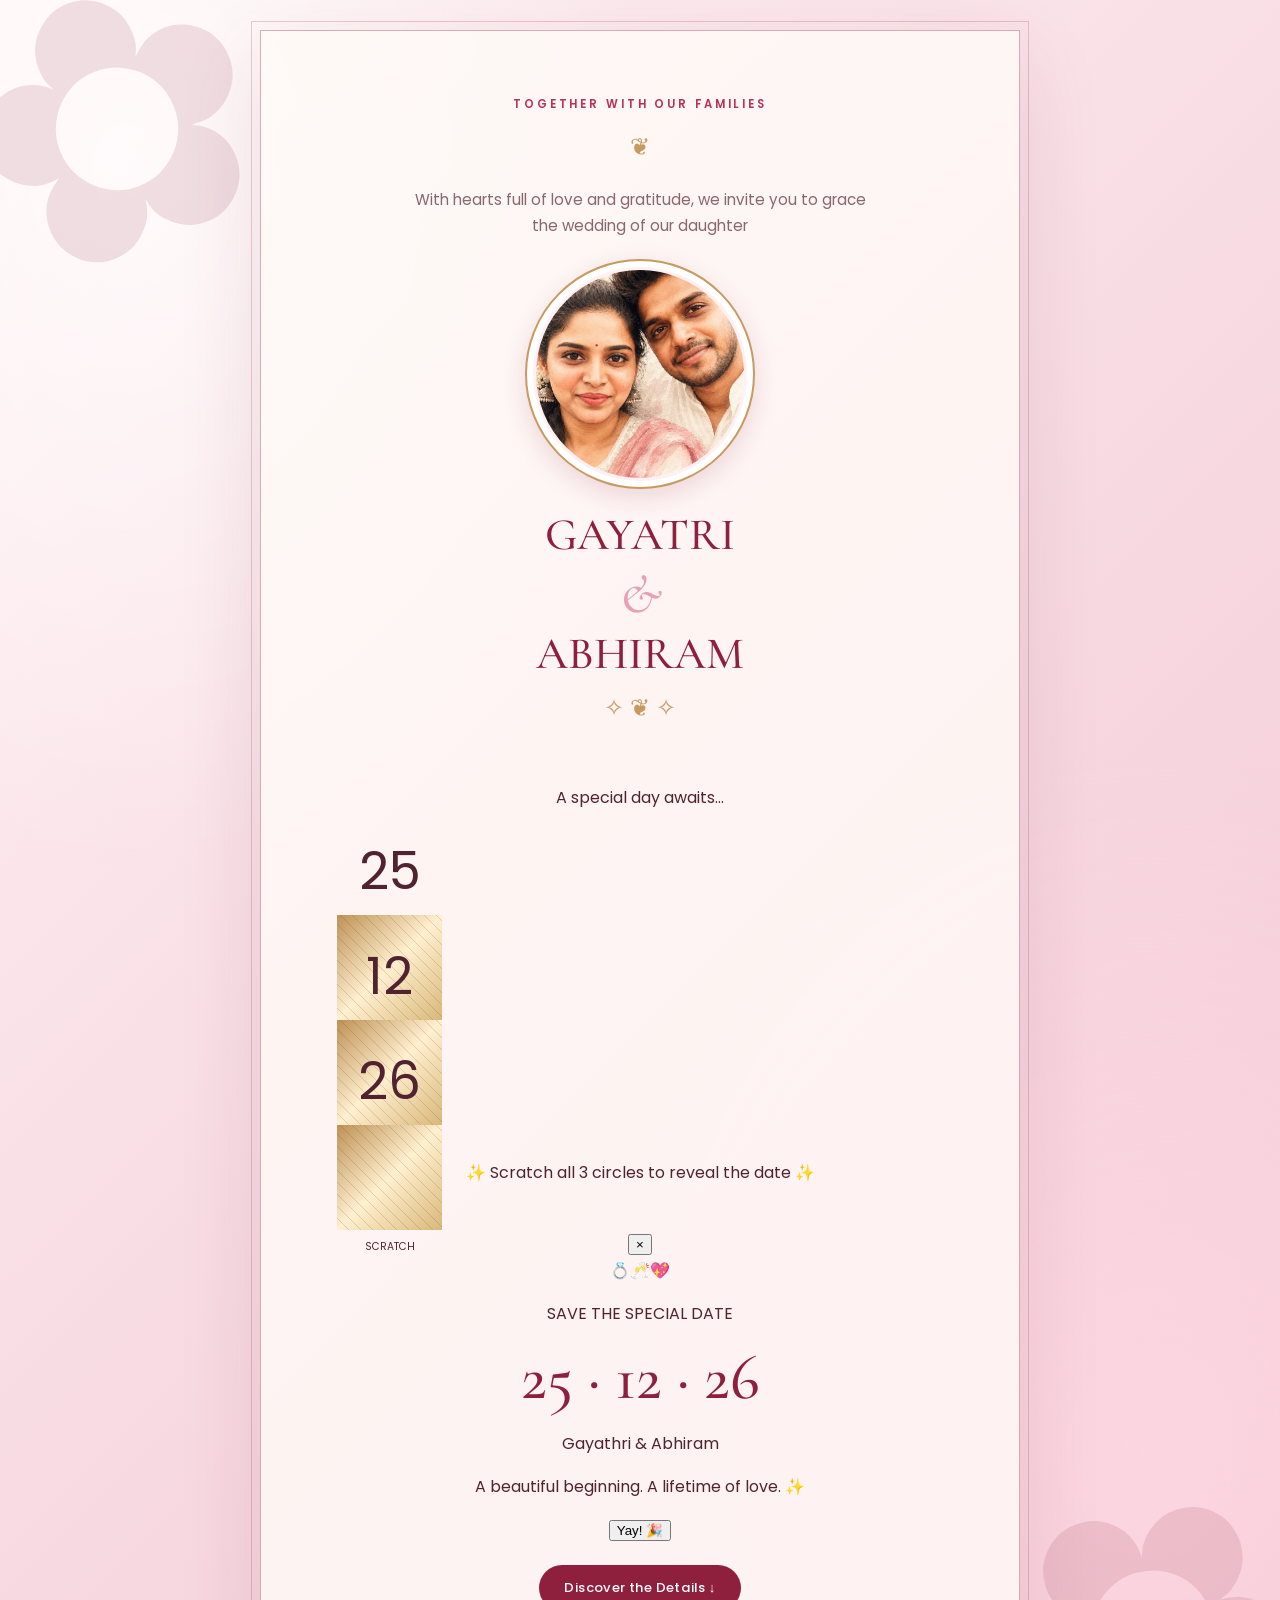
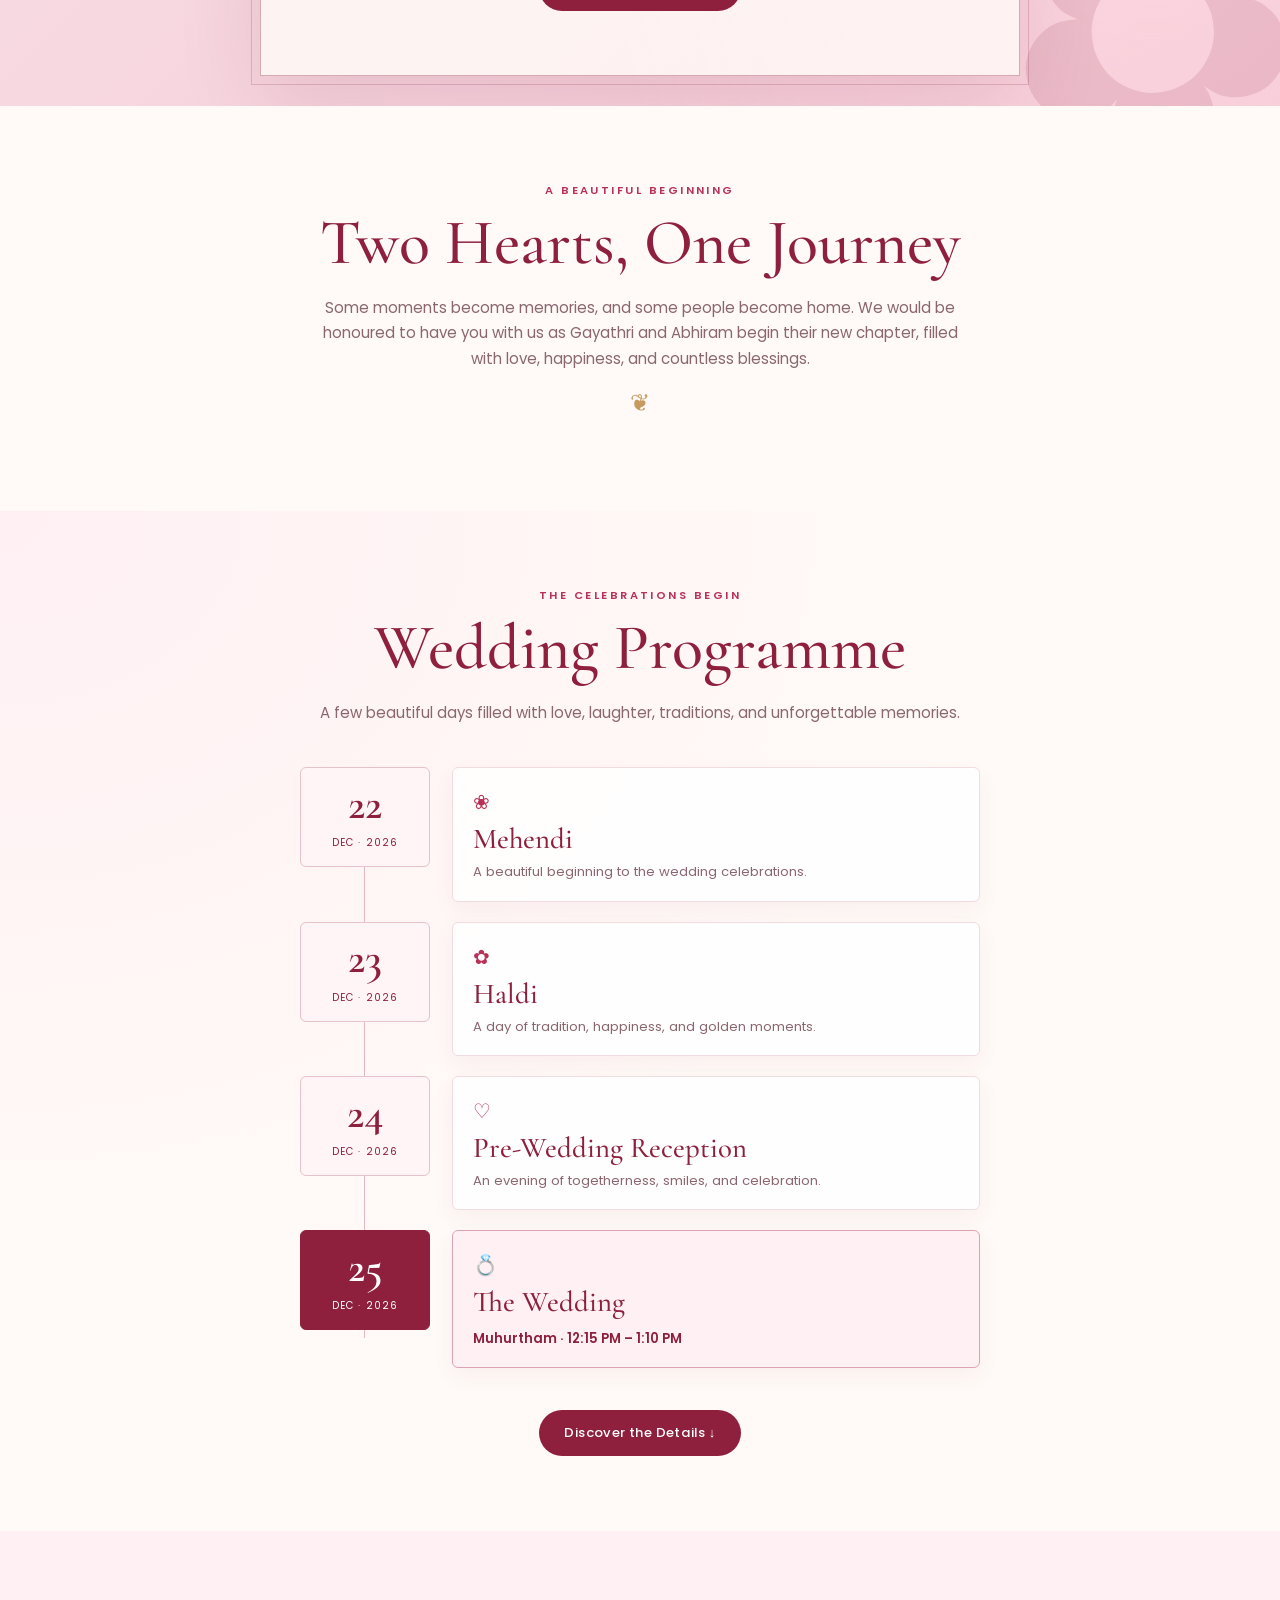
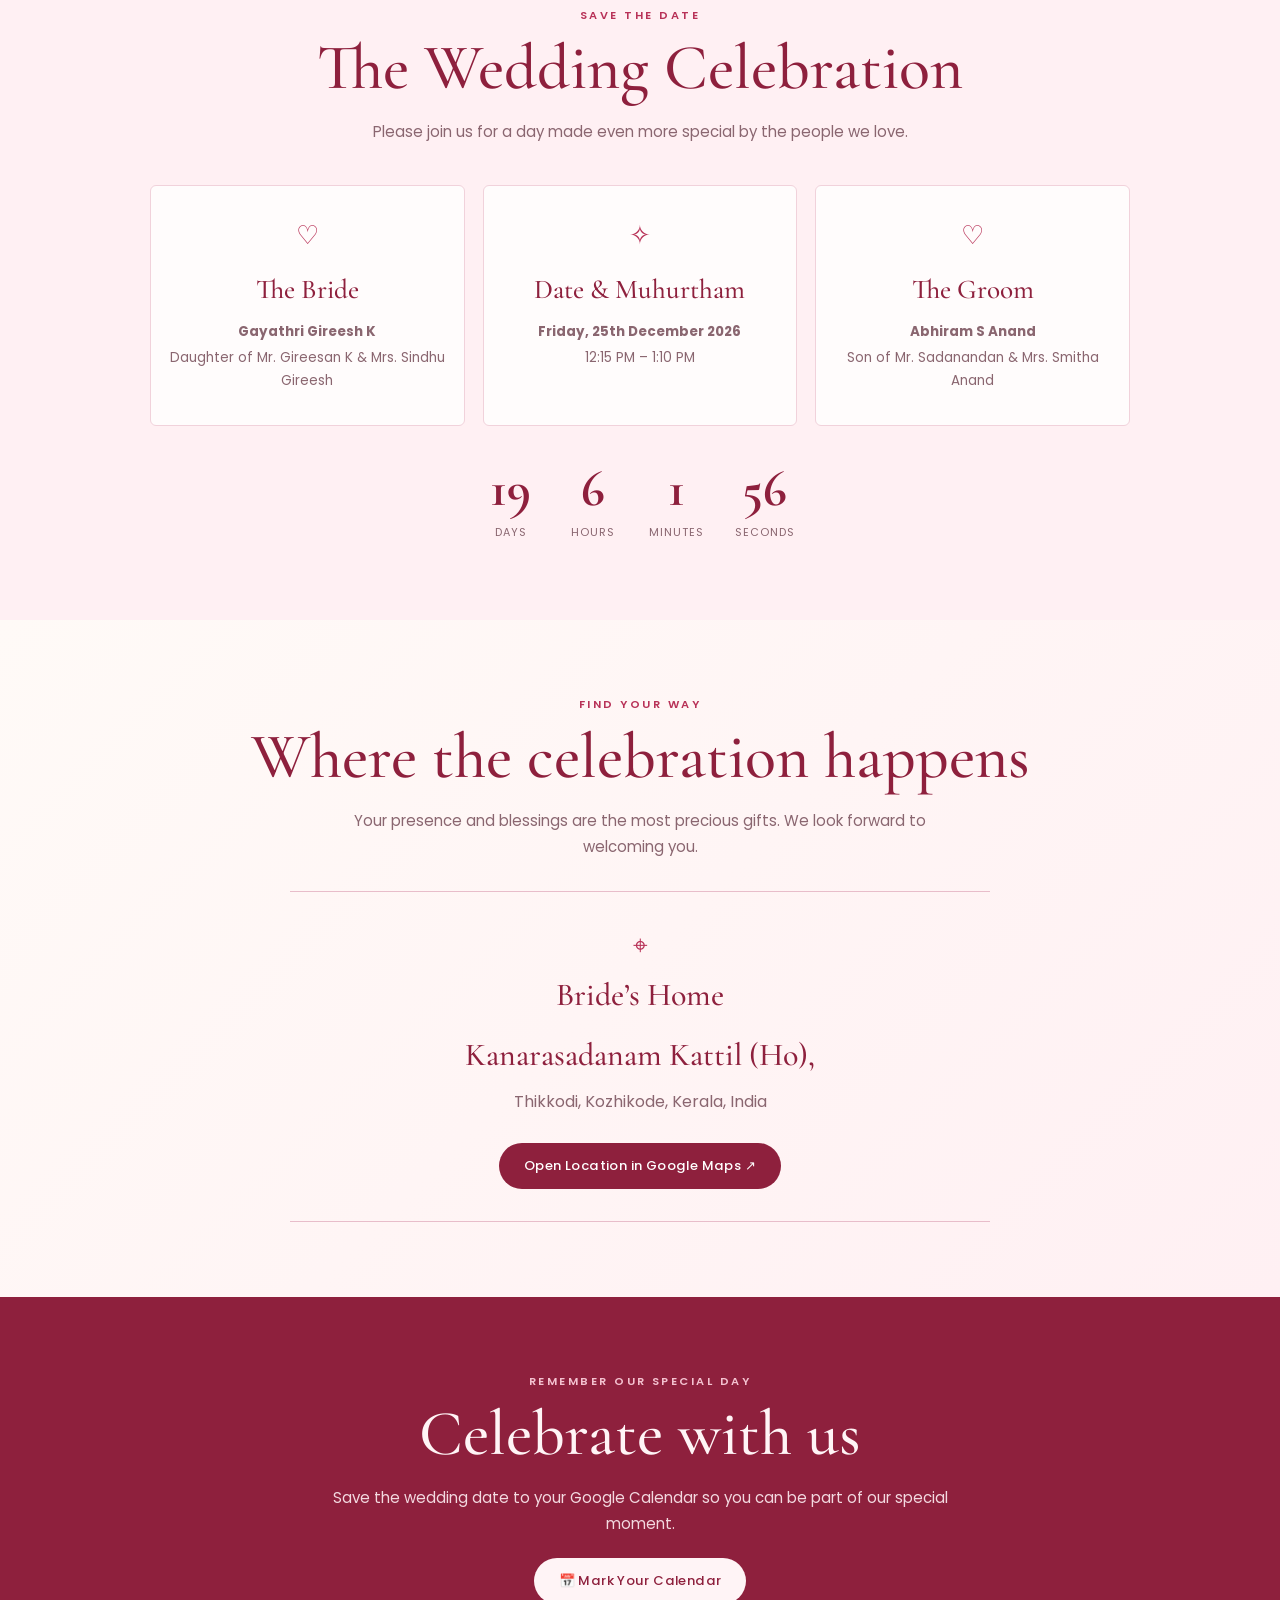
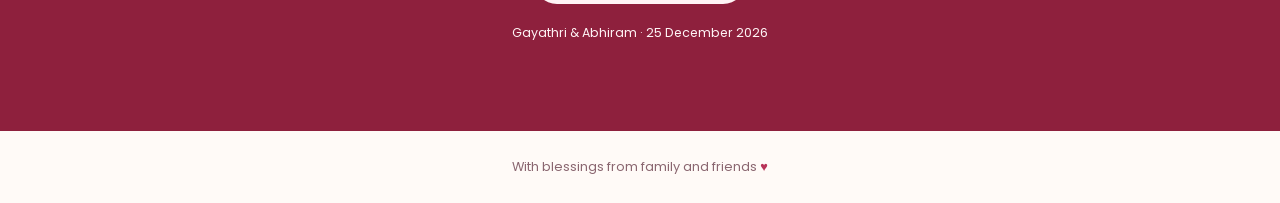
==== wedding_invitation.html @ d5c904fc "Add files via upload" ====
<!DOCTYPE html>
<html lang="en">
<head>
  <meta charset="UTF-8">
  <meta name="viewport" content="width=device-width, initial-scale=1.0">
  <meta name="theme-color" content="#8e203d">
  <title>Gayathri & Abhiram | Wedding Invitation</title>
  <link rel="preconnect" href="https://fonts.googleapis.com">
  <link rel="preconnect" href="https://fonts.gstatic.com" crossorigin>
  <link href="https://fonts.googleapis.com/css2?family=Cormorant+Garamond:wght@400;500;600;700&family=Poppins:wght@300;400;500;600&display=swap" rel="stylesheet">
 <!--   CSS File -->
 <link href="style.css" rel="stylesheet">
</head>
<body>
  <!-- HERO / WEDDING COVER -->
  <header class="hero" id="home">
    <div class="hero-card">
      <div class="eyebrow">Together with our families</div>
      <div class="ornament">❦</div>
      <p class="intro">
        With hearts full of love and gratitude,
        we invite you to grace the wedding of our daughter
      </p>
      <!-- Keep couple.jpeg in the same folder as this HTML file -->
      <div class="couple-photo-wrap">
        <img src="couple.jpeg" alt="Gayathri and Abhiram" class="couple-photo">
      </div>
      <div class="names">
        <span id="brideHero">GAYATRI</span>
        <span class="ampersand">&</span>
        <span id="groomHero">ABHIRAM</span>
      </div>
      <div class="ornament">✧ ❦ ✧</div>
      

<!-- THREE CIRCULAR SCRATCH CARDS -->
<div class="scratch-section">
  <p class="scratch-heading">A special day awaits...</p>
  <div class="scratch-circles">
    <div class="scratch-card" data-number="25">
      <div class="date-reveal">
        <span class="date-number">25</span>
      </div>
      <canvas class="scratchCanvas"></canvas>
      <div class="scratch-instruction">SCRATCH</div>
    </div>

    <div class="scratch-card" data-number="12">
      <div class="date-reveal">
        <span class="date-number">12</span>
      </div>
      <canvas class="scratchCanvas"></canvas>
      <div class="scratch-instruction">SCRATCH</div>
    </div>

    <div class="scratch-card" data-number="26">
      <div class="date-reveal">
        <span class="date-number">26</span>
      </div>
      <canvas class="scratchCanvas"></canvas>
      <div class="scratch-instruction">SCRATCH </div>
    </div>

  </div>

  <p class="scratch-hint" id="scratchHint">
    ✨ Scratch all 3 circles to reveal the date ✨
  </p>
</div>

<!-- CELEBRATION POPUP -->
<div class="celebration-overlay" id="celebrationOverlay">
  <div class="celebration-box">
    <button class="celebration-close" id="closeCelebration"
      aria-label="Close">×</button>

    <div class="celebration-emoji">💍🥂💖</div>
    <p class="celebration-small">SAVE THE SPECIAL DATE</p>
    <h2>25 · 12 · 26</h2>
    <p>Gayathri &amp; Abhiram</p>
    <p class="celebration-message">
      A beautiful beginning. A lifetime of love. ✨
    </p>
    <button class="celebration-button" id="celebrationOkay">
      Yay! 🎉
    </button>
  </div>
</div>

<div id="confettiContainer" aria-hidden="true"></div>


     
      <!-- <p class="hero-location">
        Gireesh Kaattil · Thikkodi, Kozhikode
      </p> -->
      <a class="button" href="#programme">Discover the Details ↓</a>
    </div>
  </header>
  <main>

    <!-- INTRODUCTION -->
    <section class="section" id="story">
      <div class="section-inner">
        <div class="section-kicker">A beautiful beginning</div>
        <h2>Two Hearts, One Journey</h2>
        <p class="lead">
          Some moments become memories, and some people become home.
          We would be honoured to have you with us as Gayathri and
          Abhiram begin their new chapter, filled with love,
          happiness, and countless blessings.
        </p>
        <div class="ornament">❦</div>
      </div>
    </section>



<!-- WEDDING PROGRAMME -->
<section class="section programme" id="programme">
  <div class="section-inner">

    <div class="section-kicker">The celebrations begin</div>
    <h2>Wedding Programme</h2>

    <p class="lead">
      A few beautiful days filled with love, laughter,
      traditions, and unforgettable memories.
    </p>

    <div class="programme-list">

      <article class="programme-item">
        <div class="programme-date">
          <span>22</span>
          <small>DEC · 2026</small>
        </div>
        <div class="programme-content">
          <span class="programme-icon">❀</span>
          <h3>Mehendi</h3>
          <p>A beautiful beginning to the wedding celebrations.</p>
        </div>
      </article>

      <article class="programme-item">
        <div class="programme-date">
          <span>23</span>
          <small>DEC · 2026</small>
        </div>
        <div class="programme-content">
          <span class="programme-icon">✿</span>
          <h3>Haldi</h3>
          <p>A day of tradition, happiness, and golden moments.</p>
        </div>
      </article>

      <article class="programme-item">
        <div class="programme-date">
          <span>24</span>
          <small>DEC · 2026</small>
        </div>
        <div class="programme-content">
          <span class="programme-icon">♡</span>
          <h3>Pre-Wedding Reception</h3>
          <p>An evening of togetherness, smiles, and celebration.</p>
        </div>
      </article>
      <article class="programme-item programme-wedding">
        <div class="programme-date">
          <span>25</span>
          <small>DEC · 2026</small>
        </div>
        <div class="programme-content">
          <span class="programme-icon">💍</span>
          <h3>The Wedding</h3>
          <!-- <p>Gayathri &amp; Abhiram</p> -->
          <p class="programme-time">Muhurtham · 12:15 PM – 1:10 PM</p>
        </div>
      </article>
    </div>
    <a class="button" href="#details">Discover the Details ↓</a>

  </div>
</section>


    <!-- WEDDING DETAILS -->
    <section class="section details" id="details">
      <div class="section-inner">
        <div class="section-kicker">Save the date</div>
        <h2>The Wedding Celebration</h2>
        <p class="lead">
          Please join us for a day made even more special
          by the people we love.
        </p>

        <div class="detail-grid">
          <article class="detail-card">
            <div class="detail-icon">♡</div>
            <h3>The Bride</h3>
            <p><strong>Gayathri Gireesh K</strong></p>
            <p>Daughter of Mr. Gireesan K &amp; Mrs. Sindhu Gireesh</p>
          </article>
          <article class="detail-card">
            <div class="detail-icon">✧</div>
            <h3>Date &amp; Muhurtham</h3>
            <p><strong>Friday, 25th December 2026</strong></p>
            <p>12:15 PM – 1:10 PM</p>
          </article>
          <article class="detail-card">
            <div class="detail-icon">♡</div>
            <h3>The Groom</h3>
            <p><strong>Abhiram S Anand</strong></p>
            <p>Son of Mr. Sadanandan &amp; Mrs. Smitha Anand</p>
          </article>
        </div>

        <!-- LIVE COUNTDOWN -->
        <div class="countdown" aria-label="Countdown to the wedding">

          <div class="time-unit">
            <strong id="days">--</strong>
            <span>Days</span>
          </div>

          <div class="time-unit">
            <strong id="hours">--</strong>
            <span>Hours</span>
          </div>

          <div class="time-unit">
            <strong id="minutes">--</strong>
            <span>Minutes</span>
          </div>

          <div class="time-unit">
            <strong id="seconds">--</strong>
            <span>Seconds</span>
          </div>

        </div>

      </div>
    </section>

    <!-- LOCATION -->
    <section class="section location" id="location">
      <div class="section-inner">

        <div class="section-kicker">Find your way</div>

        <h2>Where the celebration happens</h2>

        <p class="lead">
          Your presence and blessings are the most precious gifts.
          We look forward to welcoming you.
        </p>

        <div class="venue-box">
          <div class="detail-icon">⌖</div>
          <h3>Bride’s Home</h3>
          <h3>Kanarasadanam Kattil (Ho),</h3>
          <p>Thikkodi, Kozhikode, Kerala, India</p>
          <a
            class="button" id="mapLink"
            href="https://www.google.com/maps?q=11.4979288,75.6194004" target="_blank"
            rel="noopener noreferrer">
            Open Location in Google Maps ↗
          </a>
        </div>

      </div>
    </section>

    <!-- GOOGLE CALENDAR -->
    <section class="section rsvp" id="calendar">
      <div class="section-inner">

        <div class="section-kicker">Remember our special day</div>

        <h2>Celebrate with us</h2>

        <p class="lead">
          Save the wedding date to your Google Calendar
          so you can be part of our special moment.
        </p>

        <a
          class="button"
          id="calendarButton"
          href="#calendar"
          target="_blank"
          rel="noopener noreferrer"
        >
          📅 Mark Your Calendar
        </a>

        <p style="font-size: .78rem; margin-top: 18px;">
          Gayathri &amp; Abhiram · 25 December 2026
        </p>
      </div>
    </section>
  </main>

  <footer>With blessings from family and friends <span class="footer-heart">♥</span> </footer>




  <script>
    // ======================================
    // WEDDING DETAILS
    // ======================================

    const wedding = {
      bride: "Gayathri Gireesh K",
      groom: "Abhiram S Anand",

      // Wedding date and time in India
      dateISO: "2026-12-25T12:15:00+05:30",
      endISO: "2026-12-25T13:10:00+05:30",

      dateText: "Friday, 25 December 2026",
      timeText: "12:15 PM - 1:10 PM IST",

      venue: "Gireesh Kaattil",
      address: "Thikkodi, Kozhikode, Kerala, India",

      // Exact coordinates from your supplied Google Maps link
      mapURL:
        "https://www.google.com/maps?q=11.4979288,75.6194004"
    };


    // ======================================
    // GOOGLE CALENDAR LINK
    // ======================================

    function setupCalendarButton() {
      const start = new Date(wedding.dateISO);
      const end = new Date(wedding.endISO);

      // Google Calendar template uses UTC date values
      function toGoogleDate(date) {
        return date.toISOString()
          .replace(/[-:]/g, "")
          .replace(/\.\d{3}/, "");
      }

      const calendarURL = new URL(
        "https://calendar.google.com/calendar/render"
      );

      calendarURL.search = new URLSearchParams({
        action: "TEMPLATE",
        text: "Gayathri & Abhiram Wedding",
        dates: `${toGoogleDate(start)}/${toGoogleDate(end)}`,
        ctz: "Asia/Kolkata",
        details:
          "Wedding of Gayathri & Abhiram.\n" +
          "Muhurtham: 12:15 PM - 1:10 PM IST.\n" +
          "Please join us in celebrating our happily ever after",
        location: `${wedding.venue}, ${wedding.address}`
      }).toString();

      const calendarButton =
        document.getElementById("calendarButton");

      calendarButton.href = calendarURL.toString();
      calendarButton.target = "_blank";
      calendarButton.rel = "noopener noreferrer";
    }


    // ======================================
    // GOOGLE MAPS LINK
    // ======================================

    function setupMapButton() {
      document.getElementById("mapLink").href =
        wedding.mapURL;
    }


    // ======================================
    // LIVE WEDDING COUNTDOWN
    // ======================================

    function updateCountdown() {
      const target = new Date(wedding.dateISO).getTime();
      const now = Date.now();
      const difference = target - now;

      if (difference <= 0) {
        ["days", "hours", "minutes", "seconds"].forEach(id => {
          document.getElementById(id).textContent = "0";
        });
        return;
      }

      document.getElementById("days").textContent =
        Math.floor(difference / (1000 * 60 * 60 * 24));

      document.getElementById("hours").textContent =
        Math.floor((difference / (1000 * 60 * 60)) % 24);

      document.getElementById("minutes").textContent =
        Math.floor((difference / (1000 * 60)) % 60);

      document.getElementById("seconds").textContent =
        Math.floor((difference / 1000) % 60);
    }

    // ======================================
    // INITIALIZE WEBSITE
    // ======================================

    setupCalendarButton();
    setupMapButton();
    updateCountdown();

    setInterval(updateCountdown, 1000);
  </script>


  <script>

/* THREE SCRATCH CARDS */


document.addEventListener("DOMContentLoaded", () => {
  const cards = [...document.querySelectorAll(".scratch-circles .scratch-card")];
  const popup = document.getElementById("celebrationOverlay");
  const hint = document.getElementById("scratchHint");
  const confettiContainer = document.getElementById("confettiContainer");
  const closeButton = document.getElementById("closeCelebration");
  const okayButton = document.getElementById("celebrationOkay");

  if (!cards.length || !popup || !confettiContainer) {
    console.error("Scratch cards or celebration elements are missing.");
    return;
  }

  let partyStarted = false;

  cards.forEach((card) => {
    const canvas = card.querySelector(".scratchCanvas");
    const ctx = canvas.getContext("2d", { willReadFrequently: true });
    let scratching = false;

    function drawCover() {
      const size = card.clientWidth;
      const dpr = window.devicePixelRatio || 1;

      canvas.width = Math.round(size * dpr);
      canvas.height = Math.round(size * dpr);
      ctx.setTransform(dpr, 0, 0, dpr, 0, 0);

      const gold = ctx.createLinearGradient(0, 0, size, size);
      gold.addColorStop(0, "#bd9254");
      gold.addColorStop(0.5, "#fff0cf");
      gold.addColorStop(1, "#d8b879");

      ctx.globalCompositeOperation = "source-over";
      ctx.fillStyle = gold;
      ctx.fillRect(0, 0, size, size);

      // Decorative lines on the scratch coating
      ctx.strokeStyle = "rgba(142, 32, 61, 0.18)";
      ctx.lineWidth = 1;

      for (let i = -size; i < size * 2; i += 12) {
        ctx.beginPath();
        ctx.moveTo(i, 0);
        ctx.lineTo(i + size, size);
        ctx.stroke();
      }

      ctx.globalCompositeOperation = "destination-out";
    }

    function scratch(event) {
      const rect = canvas.getBoundingClientRect();
      const x = event.clientX - rect.left;
      const y = event.clientY - rect.top;

      ctx.globalCompositeOperation = "destination-out";
      ctx.beginPath();
      ctx.arc(x, y, 14, 0, Math.PI * 2);
      ctx.fill();
    }

    function checkScratched() {
      if (card.classList.contains("scratched")) return;

      const width = canvas.width;
      const height = canvas.height;
      const pixels = ctx.getImageData(0, 0, width, height).data;
      const step = 8;
      let transparent = 0;
      let total = 0;

      for (let y = 0; y < height; y += step) {
        for (let x = 0; x < width; x += step) {
          if (pixels[(y * width + x) * 4 + 3] < 80) {
            transparent++;
          }
          total++;
        }
      }

      // Reveal the number after enough of the coating is scratched away
      if (total > 0 && transparent / total >= 0.35) {
        card.classList.add("scratched");
        checkAllCards();
      }
    }

    canvas.addEventListener("pointerdown", (event) => {
      if (card.classList.contains("scratched")) return;

      scratching = true;
      canvas.setPointerCapture?.(event.pointerId);
      scratch(event);
      event.preventDefault();
    });

    canvas.addEventListener("pointermove", (event) => {
      if (!scratching || card.classList.contains("scratched")) return;

      scratch(event);
      event.preventDefault();
    });

    canvas.addEventListener("pointerup", () => {
      scratching = false;
      checkScratched();
    });

    canvas.addEventListener("pointercancel", () => {
      scratching = false;
    });

    drawCover();
  });

  function checkAllCards() {
    const allDone = cards.every((card) =>
      card.classList.contains("scratched")
    );

    if (allDone && !partyStarted) {
      partyStarted = true;

      // if (hint) {
      //   hint.textContent = "💖 25 · 12 · 26 — The big day!";
      // }

      launchParty();
    }
  }

  function launchParty() {
    popup.classList.add("show");

    const colors = ["#8e203d", "#d8b879", "#e9a0b2", "#fff0f3", "#ffffff"];

    for (let i = 0; i < 140; i++) {
      const piece = document.createElement("span");
      piece.className = "confetti-piece";
      piece.style.left = Math.random() * 100 + "vw";
      piece.style.backgroundColor =
        colors[Math.floor(Math.random() * colors.length)];

      piece.style.setProperty(
        "--drift",
        `${Math.random() * 260 - 130}px`
      );

      piece.style.setProperty(
        "--fall-duration",
        `${2 + Math.random() * 3}s`
      );

      piece.style.animationDelay = `${Math.random() * 0.6}s`;
      confettiContainer.appendChild(piece);

      setTimeout(() => piece.remove(), 6000);
    }
  }

  function closeParty() {
    popup.classList.remove("show");
  }

  closeButton?.addEventListener("click", closeParty);
  okayButton?.addEventListener("click", closeParty);

  popup.addEventListener("click", (event) => {
    if (event.target === popup) closeParty();
  });
});
  </script>


</body>
</html>
---- style.css ----
:root {
      --wine: #8e203d;
      --berry: #b83258;
      --rose: #e9a0b2;
      --blush: #fff0f3;
      --cream: #fffaf7;
      --ink: #512331;
      --muted: #8a6670;
      --gold: #c79a62;
    }

    * {
      box-sizing: border-box;
    }

    html {
      scroll-behavior: smooth;
    }

    body {
      margin: 0;
      color: var(--ink);
      background: var(--cream);
      font-family: 'Poppins', sans-serif;
      line-height: 1.7;
    }

    a {
      color: inherit;
    }

    .hero {
      min-height: 100svh;
      display: grid;
      place-items: center;
      position: relative;
      overflow: hidden;
      text-align: center;
      padding: 45px 22px;
      background:
        radial-gradient(ellipse at 10% 10%, rgba(255,255,255,.7), transparent 32%),
        radial-gradient(ellipse at 90% 85%, rgba(255,220,229,.65), transparent 34%),
        linear-gradient(135deg, #fff4f5, #f8dce4 48%, #f4c6d3);
    }

    .hero::before,
    .hero::after {
      content: "✿";
      position: absolute;
      color: rgba(142,32,61,.13);
      font-size: clamp(150px, 28vw, 360px);
      line-height: 1;
      pointer-events: none;
    }

    .hero::before {
      top: -55px;
      left: -35px;
      transform: rotate(-22deg);
    }

    .hero::after {
      bottom: -100px;
      right: -25px;
      transform: rotate(28deg);
    }

    .hero-card {
      position: relative;
      z-index: 1;
      width: min(760px, 100%);
      padding: clamp(30px, 7vw, 76px) clamp(20px, 6vw, 66px);
      border: 1px solid rgba(142,32,61,.35);
      outline: 1px solid rgba(142,32,61,.2);
      outline-offset: 8px;
      background: rgba(255,250,247,.82);
      box-shadow: 0 25px 80px rgba(111,30,56,.12);
    }

    .eyebrow {
      text-transform: uppercase;
      letter-spacing: .25em;
      font-size: .72rem;
      color: var(--berry);
      font-weight: 600;
    }

    .ornament {
      color: var(--gold);
      font-size: 1.5rem;
      margin: 12px 0;
    }

    h1, h2, h3, .names {
      font-family: 'Cormorant Garamond', serif;
      font-weight: 500;
    }

    .intro {
      margin: 20px auto;
      max-width: 470px;
      color: var(--muted);
      font-size: .95rem;
    }

    /* Bride and groom photo */
    .couple-photo-wrap {
      width: clamp(160px, 35vw, 230px);
      aspect-ratio: 1 / 1;
      margin: 0 auto 25px;
      padding: 6px;
      border: 2px solid var(--gold);
      border-radius: 50%;
      background: white;
      box-shadow: 0 8px 25px rgba(142,32,61,.15);
    }

    .couple-photo {
      display: block;
      width: 100%;
      height: 100%;
      object-fit: cover;
      object-position: center;
      border-radius: 50%;
      border: 3px solid var(--blush);
    }

    .names {
      margin: 12px 0;
      font-size: clamp(3rem, 9vw, 5.7rem);
      line-height: .95;
      color: var(--wine);
      overflow-wrap: anywhere;
    }

    .names > span:not(.ampersand) {
      display: block;
    }

    .ampersand {
      display: block;
      color: var(--rose);
      font-size: .6em;
      margin: 12px 0;
      font-style: italic;
    }

    .hero-date {
      margin-top: 25px;
      letter-spacing: .12em;
      color: var(--wine);
      font-size: .88rem;
      font-weight: 500;
    }

    .hero-location {
      margin: 5px 0 0;
      font-size: .8rem;
      color: var(--muted);
    }

    .button {
      display: inline-block;
      margin-top: 22px;
      border: 0;
      border-radius: 999px;
      padding: 13px 25px;
      background: var(--wine);
      color: white;
      text-decoration: none;
      font: 500 .82rem 'Poppins', sans-serif;
      letter-spacing: .03em;
      cursor: pointer;
      transition: transform .2s, background .2s;
    }

    .button:hover {
      background: var(--berry);
      transform: translateY(-2px);
    }

    .section {
      padding: 75px 20px;
    }

    .section-inner {
      width: min(980px, 100%);
      margin: 0 auto;
      text-align: center;
    }

    .section-kicker {
      color: var(--berry);
      letter-spacing: .22em;
      text-transform: uppercase;
      font-size: .7rem;
      font-weight: 600;
    }

    h2 {
      margin: 8px 0 16px;
      color: var(--wine);
      font-size: clamp(2.4rem, 6vw, 4rem);
      line-height: 1.1;
    }

    .lead {
      max-width: 650px;
      margin: 0 auto;
      color: var(--muted);
      font-size: .94rem;
    }

    .details {
      background: var(--blush);
    }

    .detail-grid {
      display: grid;
      grid-template-columns: repeat(3, 1fr);
      gap: 18px;
      margin-top: 40px;
    }

    .detail-card {
      padding: 28px 18px;
      background: rgba(255,255,255,.8);
      border: 1px solid #f1d2db;
      border-radius: 6px;
    }

    .detail-icon {
      font-size: 1.6rem;
      color: var(--berry);
    }

    .detail-card h3 {
      color: var(--wine);
      font-size: 1.7rem;
      margin: 10px 0 7px;
    }

    .detail-card p {
      color: var(--muted);
      margin: 4px 0;
      font-size: .84rem;
      overflow-wrap: anywhere;
    }

    .countdown {
      display: flex;
      justify-content: center;
      gap: clamp(12px, 4vw, 34px);
      margin: 35px auto 0;
    }

    .time-unit {
      min-width: 55px;
    }

    .time-unit strong {
      display: block;
      font-family: 'Cormorant Garamond', serif;
      font-size: clamp(2rem, 6vw, 3.2rem);
      color: var(--wine);
      line-height: 1.1;
    }

    .time-unit span {
      color: var(--muted);
      font-size: .68rem;
      letter-spacing: .1em;
      text-transform: uppercase;
    }

    .location {
      background: linear-gradient(135deg, var(--cream), var(--blush));
    }

    .venue-box {
      max-width: 700px;
      margin: 32px auto 0;
      padding: 32px 20px;
      border-top: 1px solid #e8bdca;
      border-bottom: 1px solid #e8bdca;
    }

    .venue-box h3 {
      font-size: 2rem;
      margin: 0 0 6px;
      color: var(--wine);
    }

    .venue-box p {
      color: var(--muted);
      margin: 5px 0;
    }

    .rsvp {
      background: var(--wine);
      color: #fff4f6;
    }

    .rsvp h2 {
      color: #fff4f6;
    }

    .rsvp .section-kicker {
      color: #f4c2d0;
    }

    .rsvp .lead {
      color: #f3d9e0;
    }

    .rsvp .button {
      background: #fff4f6;
      color: var(--wine);
    }

    .rsvp .button:hover {
      background: white;
    }

    footer {
      padding: 25px 15px;
      text-align: center;
      color: var(--muted);
      font-size: .8rem;
      background: var(--cream);
    }

    .footer-heart {
      color: var(--berry);
    }

    @media (max-width: 700px) {
      .detail-grid {
        grid-template-columns: 1fr;
        max-width: 430px;
        margin-left: auto;
        margin-right: auto;
      }

      .section {
        padding: 60px 18px;
      }

      .hero-card {
        outline-offset: 5px;
      }
    }

    @media (prefers-reduced-motion: reduce) {
      html {
        scroll-behavior: auto;
      }

      *, *::before, *::after {
        transition: none !important;
      }
    }

.names #brideHero , .names #groomHero{
  font-size: 45px !important;
}

/* ==============================
   WEDDING PROGRAMME
============================== */

.programme {
  background:
    radial-gradient(ellipse at top left, #fff0f3, transparent 55%),
    #fffaf7;
}

.programme-list {
  position: relative;
  width: min(680px, 100%);
  margin: 42px auto 0;
  text-align: left;
}

.programme-list::before {
  content: "";
  position: absolute;
  left: 64px;
  top: 30px;
  bottom: 30px;
  width: 1px;
  background: #e5b6c3;
}

.programme-item {
  position: relative;
  display: grid;
  grid-template-columns: 130px 1fr;
  gap: 22px;
  align-items: stretch;
  margin-bottom: 20px;
}

.programme-date {
  position: relative;
  z-index: 1;
  align-self: start;
  width: 130px;
  min-height: 100px;
  padding: 14px 8px;
  display: flex;
  flex-direction: column;
  justify-content: center;
  align-items: center;
  border: 1px solid #e7c1cb;
  border-radius: 6px;
  background: #fff5f7;
  color: #8e203d;
}

.programme-date span {
  font-family: "Cormorant Garamond", serif;
  font-size: 2.7rem;
  font-weight: 600;
  line-height: 1;
}

.programme-date small {
  margin-top: 8px;
  font-family: "Poppins", sans-serif;
  font-size: .63rem;
  letter-spacing: .1em;
}

.programme-content {
  padding: 17px 20px;
  border: 1px solid #f0dce1;
  border-radius: 6px;
  background: rgba(255, 255, 255, .85);
  box-shadow: 0 8px 22px rgba(142, 32, 61, .05);
}

.programme-icon {
  color: #b83258;
  font-size: 1.25rem;
}

.programme-content h3 {
  margin: 3px 0 6px;
  color: #8e203d;
  font-family: "Cormorant Garamond", serif;
  font-size: 1.8rem;
  line-height: 1.15;
}

.programme-content p {
  margin: 0;
  color: #8a6670;
  font-size: .82rem;
}

.programme-content .programme-time {
  margin-top: 9px;
  color: #8e203d;
  font-weight: 600;
}

.programme-wedding .programme-date {
  background: #8e203d;
  color: #fff;
  border-color: #8e203d;
}

.programme-wedding .programme-content {
  background: #fff0f3;
  border-color: #dba3b3;
}

@media (max-width: 520px) {
  .programme-list::before {
    left: 47px;
  }

  .programme-item {
    grid-template-columns: 94px minmax(0, 1fr);
    gap: 12px;
  }

  .programme-date {
    width: 94px;
    min-height: 88px;
    padding: 10px 5px;
  }

  .programme-date span {
    font-size: 2.2rem;
  }

  .programme-date small {
    font-size: .52rem;
    letter-spacing: .04em;
  }

  .programme-content {
    padding: 14px 12px;
  }

  .programme-content h3 {
    font-size: 1.5rem;
  }

  .programme-content p {
    font-size: .76rem;
  }
}

/* ==========================================
   RESPONSIVE FIX — IPHONE, MOBILE & TABLETS
   Add this at the VERY END of style.css
========================================== */

html {
  width: 100%;
  max-width: 100%;
  overflow-x: clip;
  -webkit-text-size-adjust: 100%;
}

body {
  width: 100%;
  max-width: 100%;
  overflow-x: clip;
}

img,
canvas {
  max-width: 100%;
}

button,
a {
  -webkit-tap-highlight-color: transparent;
}

/* Keep the hero content inside the screen */
.hero {
  min-height: 100vh;
  min-height: 100svh;
  padding:
    max(30px, env(safe-area-inset-top))
    max(16px, env(safe-area-inset-right))
    max(30px, env(safe-area-inset-bottom))
    max(16px, env(safe-area-inset-left));
}

.hero-card {
  width: 100%;
  max-width: 760px;
  min-width: 0;
  padding: clamp(24px, 5vw, 65px);
}

.couple-photo-wrap {
  width: clamp(145px, 32vw, 230px);
  max-width: 100%;
}

.names {
  font-size: clamp(2.7rem, 8vw, 5.7rem);
  overflow-wrap: anywhere;
}

.names #brideHero,
.names #groomHero {
  font-size: clamp(34px, 6vw, 45px) !important;
}

.intro,
.lead,
.detail-card p,
.programme-content p {
  overflow-wrap: anywhere;
}

/* Responsive scratch circles */
.scratch-section {
  width: 100%;
  max-width: 100%;
  padding: 28px 8px;
}

.scratch-circles {
  width: 100%;
  max-width: 400px;
  gap: clamp(8px, 3vw, 16px);
  padding: 0 4px;
}

.scratch-card {
  width: clamp(82px, 23vw, 105px);
  height: clamp(82px, 23vw, 105px);
  flex: 0 1 105px;
  min-width: 0;
}

.date-number {
  font-size: clamp(2.2rem, 8vw, 3.2rem);
}

.scratch-instruction {
  font-size: clamp(0.5rem, 2.2vw, 0.65rem);
}

.scratch-hint {
  padding: 0 8px;
  overflow-wrap: anywhere;
}

/* Programme cards should never push outside the screen */
.programme-list {
  width: 100%;
  max-width: 680px;
}

.programme-item {
  min-width: 0;
}

.programme-content {
  min-width: 0;
  overflow-wrap: anywhere;
}

.programme-content h3 {
  overflow-wrap: anywhere;
}

/* Detail cards and countdown */
.detail-grid {
  width: 100%;
}

.detail-card {
  min-width: 0;
}

.countdown {
  flex-wrap: wrap;
  gap: clamp(12px, 4vw, 30px);
}

.time-unit {
  min-width: 52px;
}

/* Tablets: iPad and similar screen sizes */
@media (min-width: 701px) and (max-width: 1024px) {
  .hero {
    padding: 40px 28px;
  }

  .hero-card {
    max-width: 720px;
    padding: 48px 36px;
  }

  .couple-photo-wrap {
    width: 200px;
  }

  .names #brideHero,
  .names #groomHero {
    font-size: 44px !important;
  }

  .section {
    padding: 65px 28px;
  }

  .detail-grid {
    grid-template-columns: repeat(2, minmax(0, 1fr));
  }

  .programme-list {
    max-width: 650px;
  }

  .scratch-card {
    width: 110px;
    height: 110px;
    flex-basis: 110px;
  }
}

/* Phones, including iPhone 14 Pro Max */
@media (max-width: 700px) {
  .hero {
    padding: 28px 18px;
  }

  .hero-card {
    padding: 30px 18px;
    outline-offset: 4px;
  }

  .eyebrow {
    font-size: 0.65rem;
    letter-spacing: 0.14em;
  }

  .intro {
    font-size: 0.85rem;
    margin: 16px auto;
  }

  .couple-photo-wrap {
    width: clamp(145px, 42vw, 190px);
    margin-bottom: 20px;
  }

  .names {
    margin: 10px 0;
    line-height: 1;
  }

  .names #brideHero,
  .names #groomHero {
    font-size: clamp(32px, 9vw, 42px) !important;
  }

  .section {
    padding: 48px 16px;
  }

  h2 {
    font-size: clamp(2rem, 8vw, 2.8rem);
  }

  .lead {
    font-size: 0.86rem;
  }

  .detail-grid {
    grid-template-columns: minmax(0, 1fr);
    gap: 14px;
    margin-top: 28px;
  }

  .detail-card {
    padding: 22px 15px;
  }

  .countdown {
    gap: 14px;
  }

  .time-unit {
    min-width: 48px;
  }

  .time-unit strong {
    font-size: clamp(1.8rem, 7vw, 2.5rem);
  }

  .time-unit span {
    font-size: 0.6rem;
  }

  .venue-box {
    padding: 26px 12px;
  }

  .venue-box h3 {
    font-size: 1.65rem;
    overflow-wrap: anywhere;
  }

  .button {
    max-width: 100%;
    padding: 12px 18px;
    white-space: normal;
    overflow-wrap: anywhere;
  }

  .programme-list::before {
    left: 39px;
  }

  .programme-item {
    grid-template-columns: 78px minmax(0, 1fr);
    gap: 10px;
    margin-bottom: 14px;
  }

  .programme-date {
    width: 78px;
    min-height: 82px;
    padding: 8px 3px;
  }

  .programme-date span {
    font-size: 2rem;
  }

  .programme-date small {
    font-size: 0.47rem;
    letter-spacing: 0;
    text-align: center;
  }

  .programme-content {
    padding: 13px 10px;
  }

  .programme-content h3 {
    font-size: 1.4rem;
  }

  .programme-content p {
    font-size: 0.73rem;
  }

  .celebration-box {
    width: 100%;
    max-width: 360px;
    padding: 34px 18px;
  }

  .celebration-box h2 {
    font-size: clamp(2rem, 9vw, 2.7rem);
  }
}

/* Extra-small phones */
@media (max-width: 360px) {
  .hero {
    padding-left: 14px;
    padding-right: 14px;
  }

  .hero-card {
    padding: 26px 13px;
  }

  .scratch-circles {
    gap: 7px;
  }

  .scratch-card {
    width: 78px;
    height: 78px;
    flex-basis: 78px;
  }

  .date-number {
    font-size: 2.1rem;
  }

  .scratch-instruction {
    font-size: 0.47rem;
  }

  .programme-item {
    grid-template-columns: 70px minmax(0, 1fr);
    gap: 8px;
  }

  .programme-list::before {
    left: 34px;
  }

  .programme-date {
    width: 70px;
  }

  .programme-content h3 {
    font-size: 1.25rem;
  }
}

/* Landscape phone screens */
@media (max-height: 500px) and (orientation: landscape) {
  .hero {
    min-height: auto;
    padding-top: 28px;
    padding-bottom: 28px;
  }

  .hero-card {
    padding: 25px 30px;
  }

  .couple-photo-wrap {
    width: 120px;
  }

  .scratch-section {
    padding-top: 20px;
    padding-bottom: 20px;
  }
}

/* Respect reduced-motion accessibility settings */
@media (prefers-reduced-motion: reduce) {
  .celebration-emoji {
    animation: none;
  }

  .confetti-piece {
    animation-duration: 0.01ms !important;
  }

  .celebration-box,
  .celebration-overlay {
    transition: none !important;
  }
}
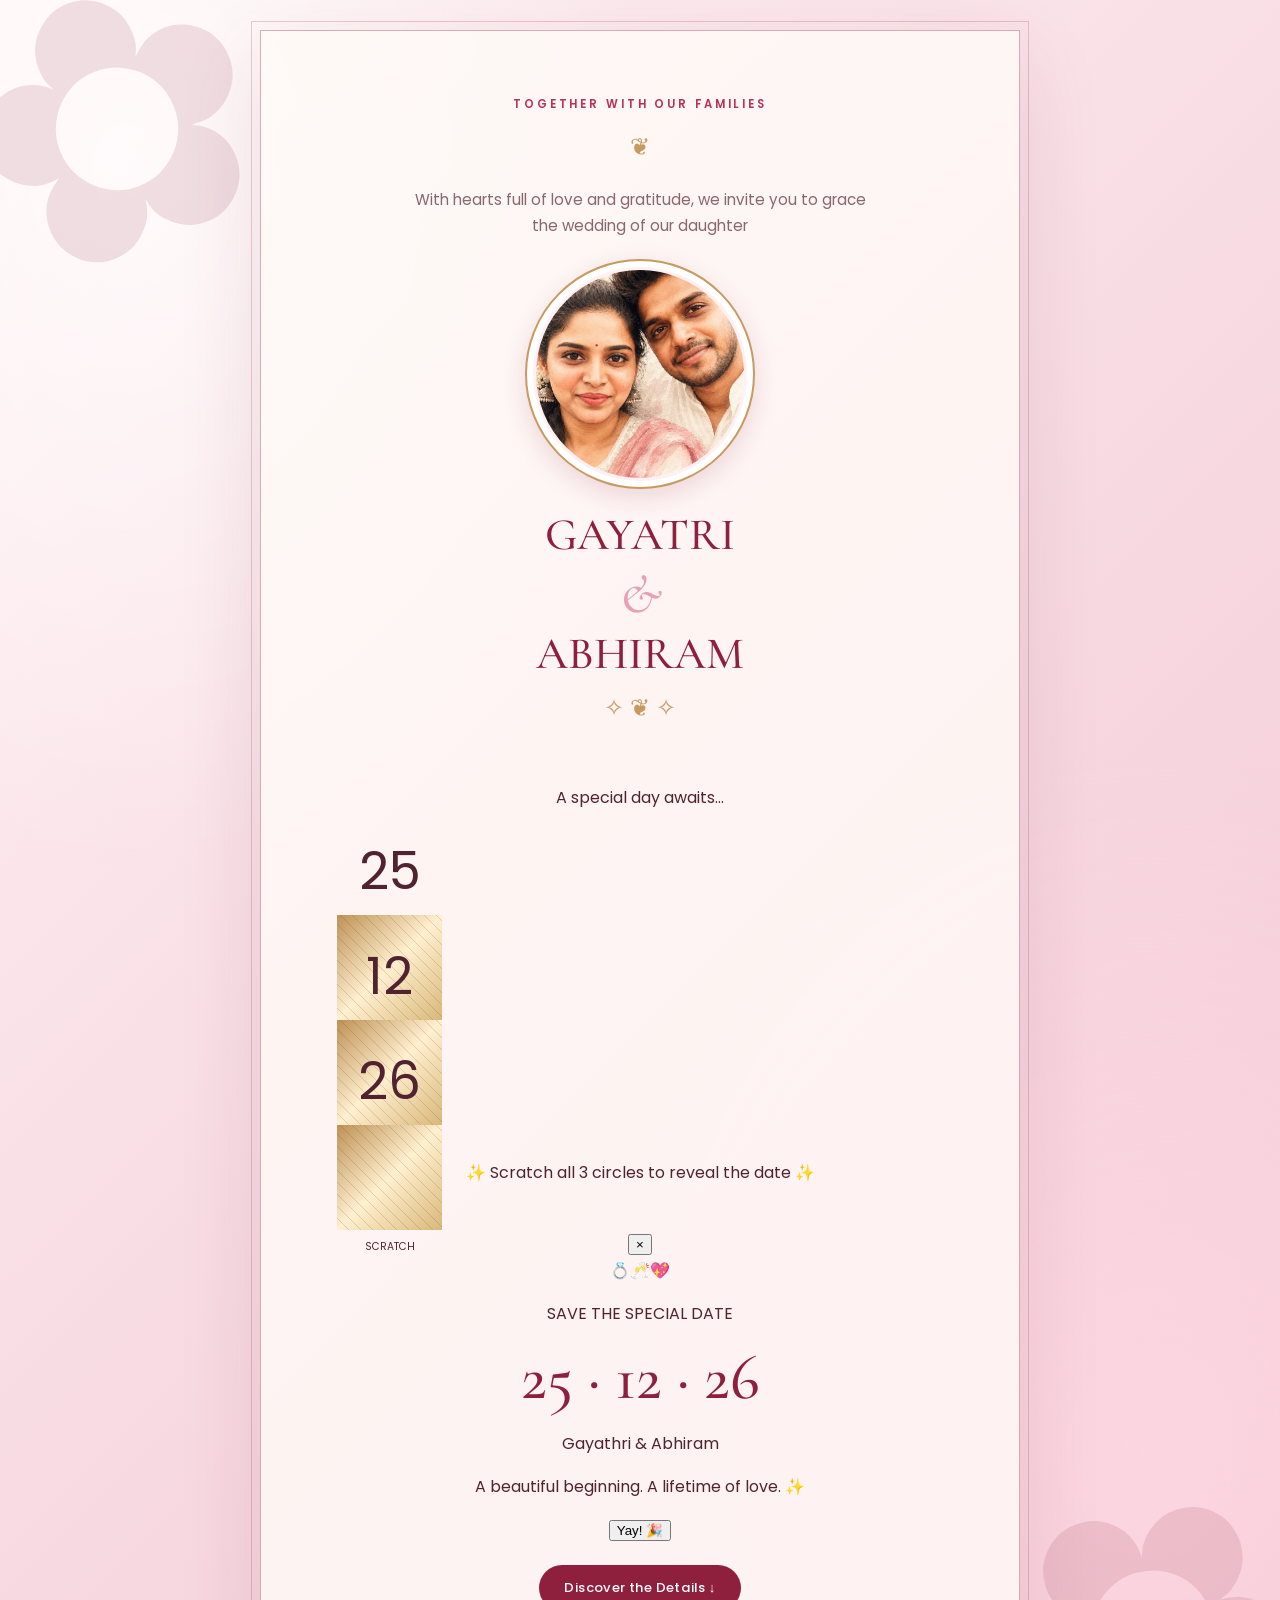
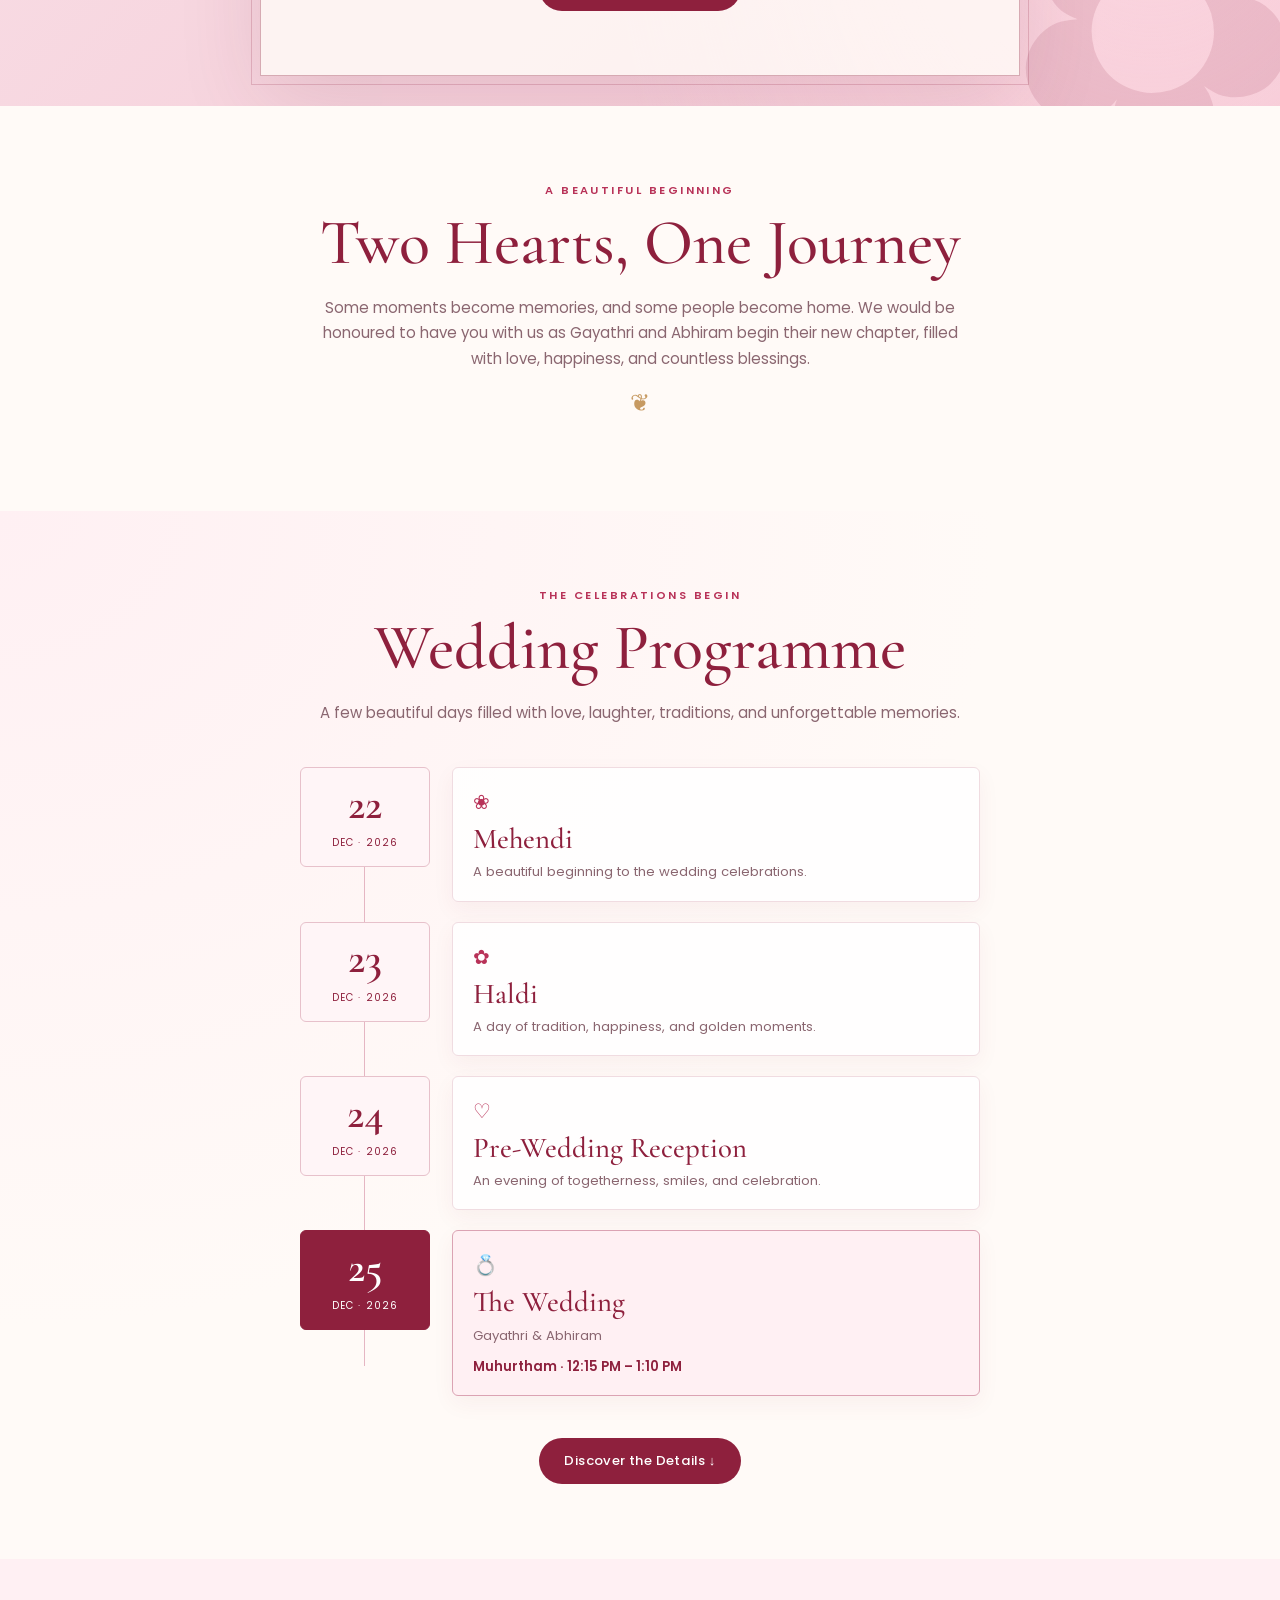
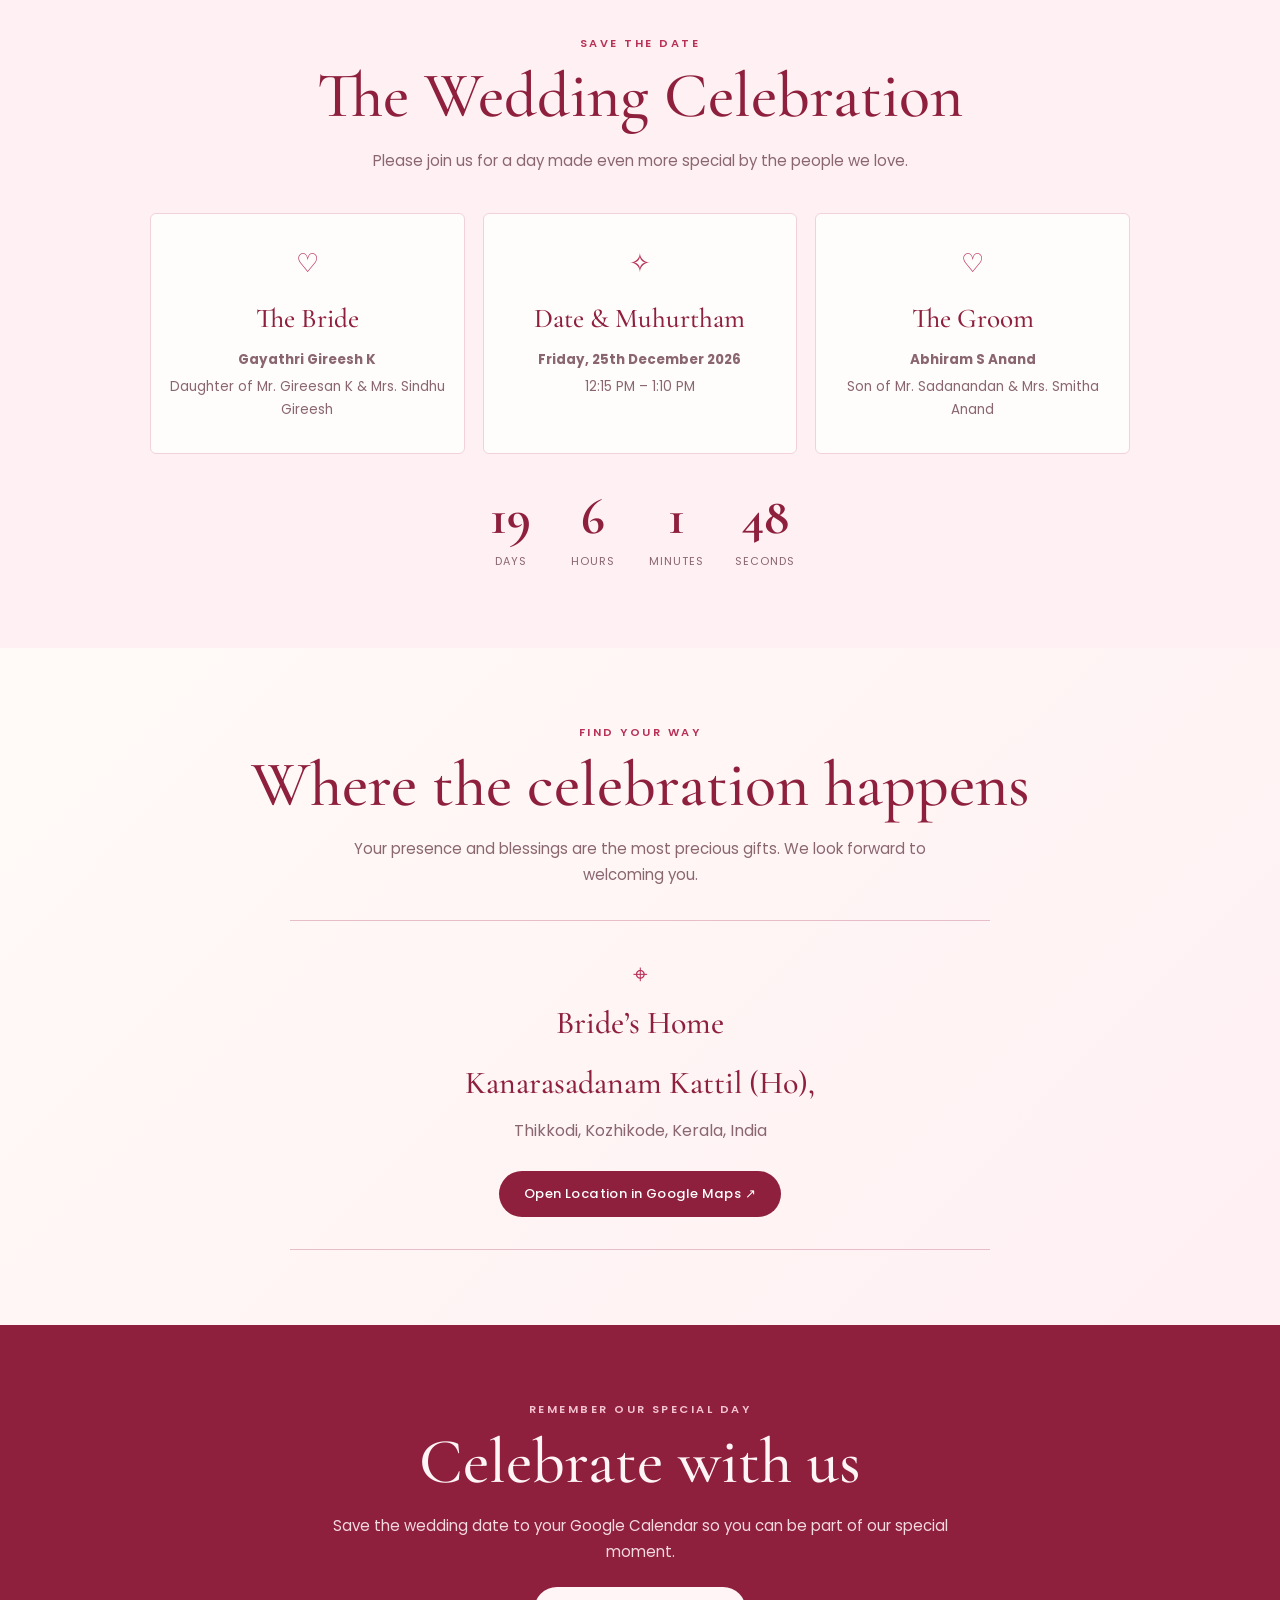
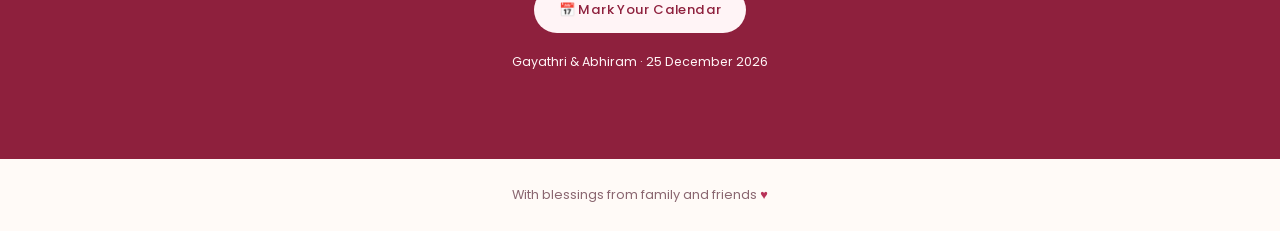
==== commit 0f535451: "Update wedding_invitation.html" ====
--- a/wedding_invitation.html
+++ b/wedding_invitation.html
@@ -58,7 +58,7 @@
         <span class="date-number">26</span>
       </div>
       <canvas class="scratchCanvas"></canvas>
-      <div class="scratch-instruction">SCRATCH </div>
+      <div class="scratch-instruction">SCRATCH</div>
     </div>
 
   </div>
@@ -90,6 +90,8 @@
 <div id="confettiContainer" aria-hidden="true"></div>
 
 
+
+
      
       <!-- <p class="hero-location">
         Gireesh Kaattil · Thikkodi, Kozhikode
@@ -173,13 +175,12 @@
         <div class="programme-content">
           <span class="programme-icon">💍</span>
           <h3>The Wedding</h3>
-          <!-- <p>Gayathri &amp; Abhiram</p> -->
+          <p>Gayathri &amp; Abhiram</p>
           <p class="programme-time">Muhurtham · 12:15 PM – 1:10 PM</p>
         </div>
       </article>
     </div>
     <a class="button" href="#details">Discover the Details ↓</a>
-
   </div>
 </section>
 
